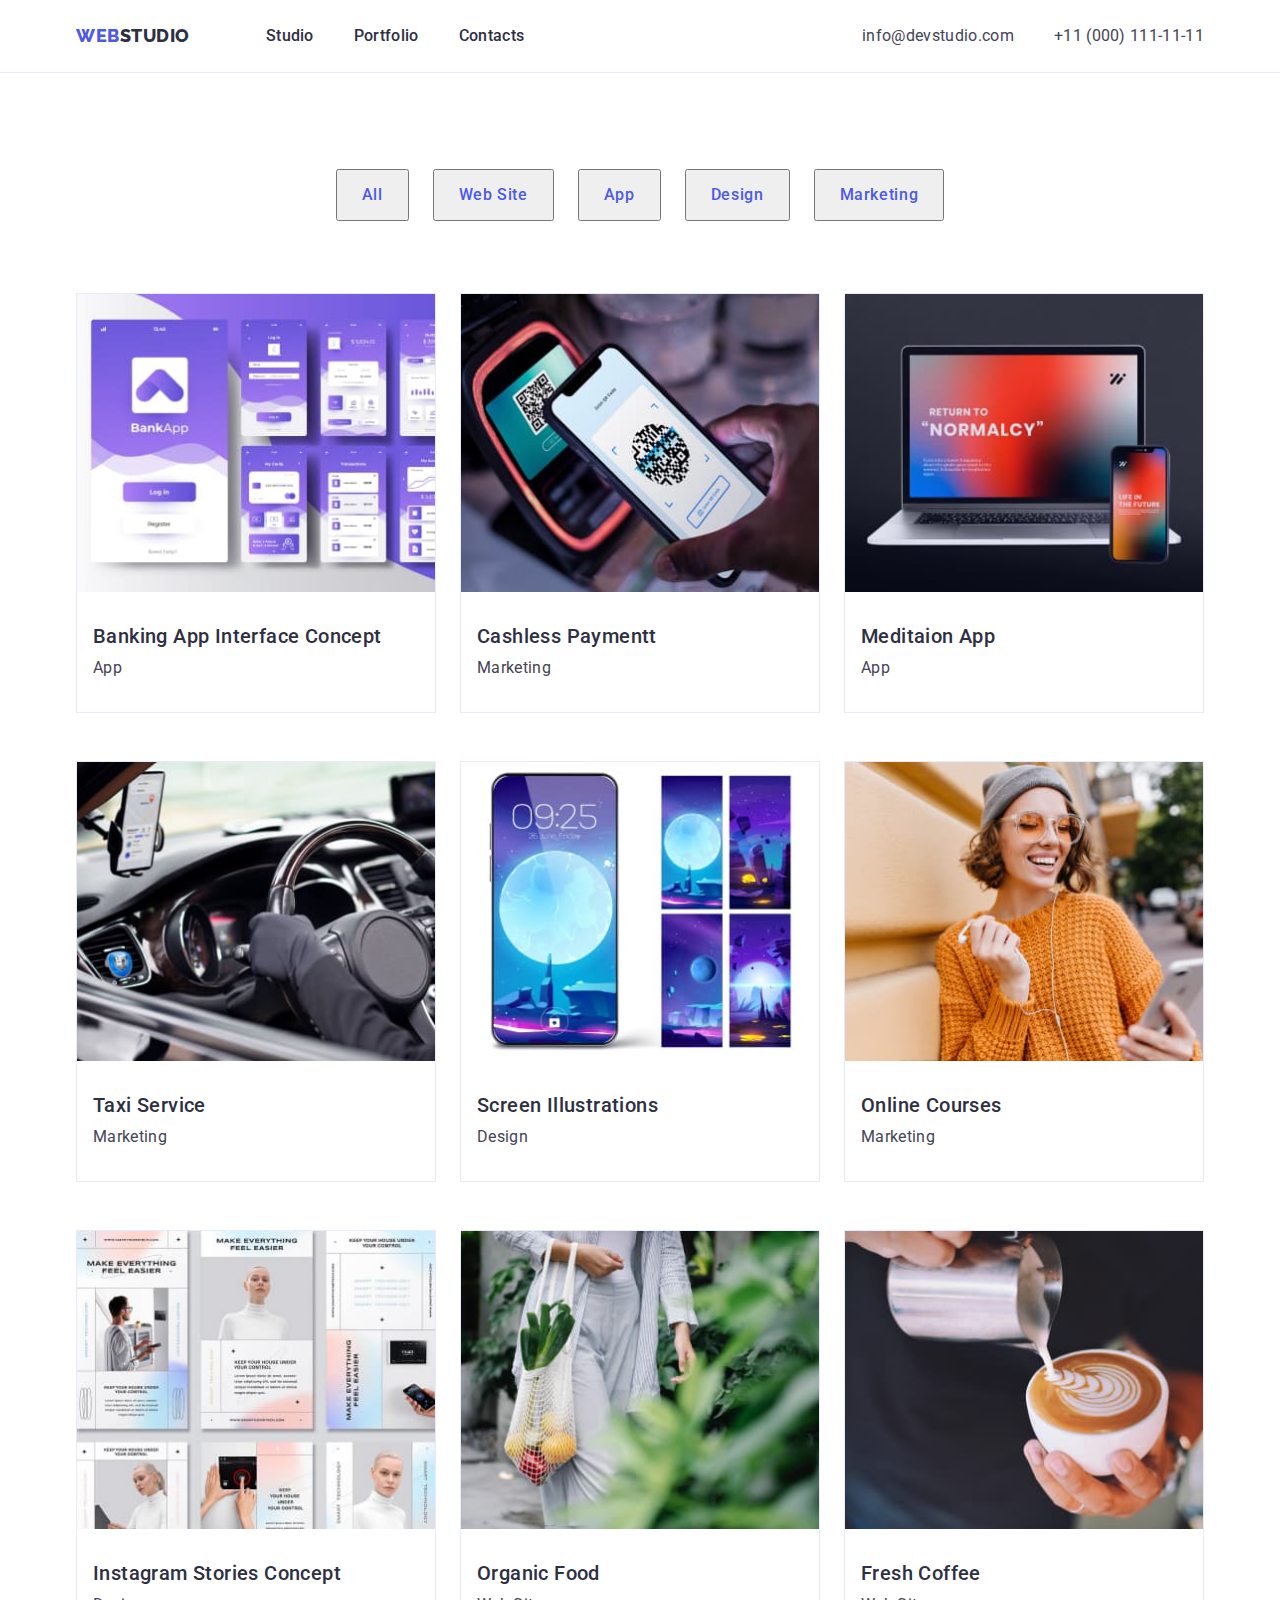
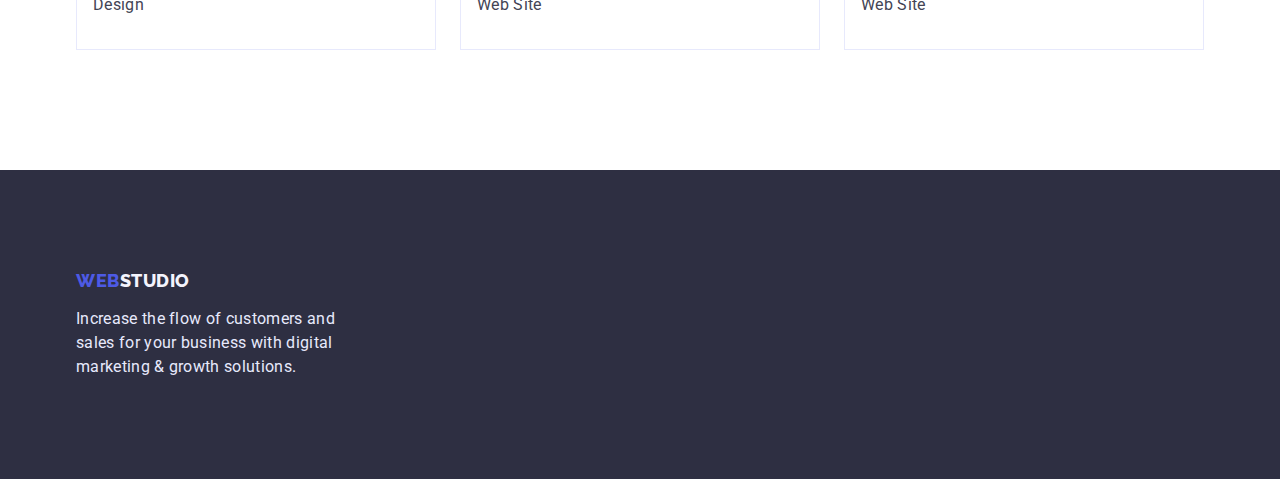
==== portfolio.html @ 7dbf4156 "Hero+image" ====
<!DOCTYPE html>
<html lang="en">
  <head>
    <meta charset="UTF-8" />
    <meta http-equiv="X-UA-Compatible" content="IE=edge" />
    <meta name="viewport" content="width=device-width, initial-scale=1.0" />
    <title>Effective Solutions for Your Business</title>
    <link href="
https://cdn.jsdelivr.net/npm/modern-normalize@1.1.0/modern-normalize.min.css
" rel="stylesheet"></link>

    <link rel="preconnect" href="https://fonts.googleapis.com" />
    <link rel="preconnect" href="https://fonts.gstatic.com" crossorigin />
    <link
      href="https://fonts.googleapis.com/css2?family=Raleway:wght@800&family=Roboto:wght@400;500;700;900&display=swap"
      rel="stylesheet"
    />

    <link rel="stylesheet" href="./css/styles.css" />
  </head>
  <body>
    <!--HEADER-->
    <header class="header section">
      <div class="container header-container">
      <nav class="navigation">
        <a class="logotype" href="./index.html">Web<span class="logotype-part-header">Studio</span></a>
        <ul class="header-list list">
          <li class="header-item">
            <a class="header-link link" href="./index.html">Studio</a>
          </li>
          <li class="header-item">
            <a class="header-link link" href="./portfolio.html">Portfolio</a>
          </li>
          <li class="header-item">
            <a class="header-link link" href="">Contacts</a>
          </li>
        </ul>
      </nav>
      <address class="address">
        <ul class="contact-list">
          <li>
            <a class="email" href="mailto:info@devstudio.com">info@devstudio.com</a>
          </li>
          <li>
            <a class="tel" href="tel:+110001111111">+11 (000) 111-11-11</a>
          </li>
        </ul>
      </address>
      </div>
    </header>
    <!--FILTER-->
    <main>
      <section class="portfolio-page">
        <div class="container">
        <h1 class="filter-title">Portfolio</h1>
        <ul class="filter-list">
          <li class="filter-item">
            <button class="filter-btn" type="button">All</button>
          </li>
          <li class="filter-item">
            <button class="filter-btn" type="button">Web Site</button>
          </li>
          <li class="filter-item">
            <button class="filter-btn" type="button">App</button>
          </li>
          <li class="filter-item">
            <button class="filter-btn" type="button">Design</button>
          </li>
          <li class="filter-item">
            <button class="filter-btn" type="button">Marketing</button>
          </li>
        </ul>
    
        <!--Project Card-->
        
        <ul class="card-list">
          <li class="card-item">
            <img
              class="card-img"
              src="./images/banking.jpg"
              alt="bankig app interface concept"
              width="360"
              height="300"
            />
            <div class="card-wrap">
            <h2 class="card-title">Banking App Interface Concept</h2>
            <p class="card-text">App</p>
            </div>
          </li>
          <li class="card-item">
            <img
              class="card-img"
              src="./images/cashless.jpg"
              alt="cashless paymentt"
              width="360"
              height="300"
            />
            <div class="card-wrap">
            <h2 class="card-title">Cashless Paymentt</h2>
            <p class="card-text">Marketing</p>
            </div>
          </li>

          <li class="card-item">
            <img
              class="card-img"
              src="./images/meditaion.jpg"
              alt="meditaion app"
              width="360"
              height="300"
            />
            <div class="card-wrap">
            <h2 class="card-title">Meditaion App</h2>
            <p class="card-text">App</p>
            </div>
          </li>

          <li class="card-item">
            <img
              class="card-img"
              src="./images/taxi.jpg"
              alt="taxi Service"
              width="360"
              height="300"
            />
            <div class="card-wrap">
            <h2 class="card-title">Taxi Service</h2>
            <p class="card-text">Marketing</p>
            </div>
          </li>

          <li class="card-item">
            <img
              class="card-img"
              src="./images/screen.jpg"
              alt="screen Illustrations"
              width="360"
              height="300"
            />
            <div class="card-wrap">
            <h2 class="card-title">Screen Illustrations</h2>
            <p class="card-text">Design</p>
            </div>
          </li>

          <li class="card-item">
            <img
              class="card-img"
              src="./images/online.jpg"
              alt="online courses"
              width="360"
              height="300"
            />
            <div class="card-wrap">
            <h2 class="card-title">Online Courses</h2>
            <p class="card-text">Marketing</p>
            </div>
          </li>

          <li class="card-item">
            <img
              class="card-img"
              src="./images/instagram.jpg"
              alt="instagram stories concept"
              width="360"
              height="300"
            />
            <div class="card-wrap">
            <h2 class="card-title">Instagram Stories Concept</h2>
            <p class="card-text">Design</p>
            </div>
          </li>

          <li class="card-item">
            <img
              class="card-img"
              src="./images/organic.jpg"
              alt="organic food"
              width="360"
              height="300"
            />
            <div class="card-wrap">
            <h2 class="card-title">Organic Food</h2>
            <p class="card-text">Web Site</p>
            </div>
          </li>

          <li class="card-item">
            <img
              class="card-img"
              src="./images/cup.jpg"
              alt="fresh coffee"
              width="360"
              height="300"
            />
            <div class="card-wrap">
            <h2 class="card-title">Fresh Coffee</h2>
            <p class="card-text">Web Site</p>
            </div>
          </li>
        </ul>
        </div>
      </section>
    </main>
    <!--FOOTER-->
    <footer class="footer">
      <div class="container">
      <a class="logotype-footer" href="./index.html">Web<span class="logotype-part-footer">Studio</span></a>
      <p class="footer-text">
        Increase the flow of customers and sales for your business with digital
        marketing & growth solutions.
      </p>
      </div>
    </footer>
  </body>
</html>
---- css/styles.css ----
:root {
  --primary-font: "Roboto", sans-serif;
  --secondary-font: "Raleway", sans-serif;
  --primary-text-color: #2e2f42;
  --secondary-text-color: #434455;
  --accent-color: #404bbf;
  --white-color: #ffffff;
  --background-color: #f4f4fd;
}

ul,
ol {
  list-style: none;
  text-decoration: none;
}

.list {
  list-style: none;
}

.link {
  text-decoration: none;
}

a {
  text-decoration: none;
}

body {
  font-family: "Roboto", sans-serif;
}

h1,
h2,
h3,
h4,
p {
  margin-top: 0;
  margin-bottom: 0;
}

ul,
ol {
  margin-top: 0;
  margin-bottom: 0;
  padding-left: 0;
}

img {
  display: block;
  max-width: 100%;
  height: auto;
}

* {
  box-sizing: border-box;
}

/*======================= HEADER =======================*/
.section {
  padding-top: 120px;
  /* padding-bottom: 120px;*/
}

.header {
  padding-top: 24px;
  padding-bottom: 24px;
  border-bottom: 1px solid #e7e9fc;
}

.header-container {
  display: flex;
  align-items: center;
}

.navigation {
  display: flex;
  align-items: center;
}

.logotype {
  font-family: "Raleway", sans-serif;
  font-weight: 800;
  font-size: 18px;
  line-height: 1.33;
  display: flex;
  align-items: center;
  letter-spacing: 0.03em;
  text-transform: uppercase;
  color: #4d5ae5;
  margin-right: 76px;
}

.logotype-part-header {
  color: #2e2f42;
}

.header-list {
  display: flex;
  align-items: center;
}

.header-item:not(:last-child) {
  margin-right: 40px;
}

.header-link {
  font-weight: 500;
  font-size: 16px;
  line-height: 1.5;
  letter-spacing: 0.02em;
  color: var(--primary-text-color);
}

.header-link:hover,
.header-link:focus {
  color: #4d5ae5;
}

.address {
  margin-left: auto;
}

.email {
  font-size: 16px;
  line-height: 1.5;
  letter-spacing: 0.02em;
  color: var(--secondary-text-color);
  font-style: normal;
}

.email:hover,
.email:focus {
  color: #4d5ae5;
}

.tel {
  font-size: 16px;
  line-height: 1.5;
  letter-spacing: 0.02em;
  color: var(--secondary-text-color);
  font-style: normal;
  margin-left: 40px;
}

.tel:hover,
.tel:focus {
  color: #4d5ae5;
}
.contact-list {
  display: flex;
  align-items: center;
}

/*======================= HERO =======================*/
.hero {
  text-align: center;
  padding-top: 188px;
  padding-bottom: 188px;
  background:  rgba(46, 47, 66, 0.7);
  background-image: linear-gradient(rgba(46, 47, 66, 0.7), rgba(46, 47, 66, 0.7)), url(../images/office.jpg);
  background-repeat: no-repeat;
  background-position: center;
  background-size: cover;

 
}

.hero-titel {
  font-size: 56px;
  line-height: 1.07;
  text-align: center;
  letter-spacing: 0.02em;
 /* background: var(--primary-text-color);*/
  color: var(--white-color);
  max-width: 500px;
  justify-content: center;
  margin-right: auto;
}

.modal-btn {
  padding-top: 16px;
  padding-bottom: 16px;
  padding-left: 32px;
  padding-right: 32px;
  font-weight: 500;
  font-family: "Roboto", sans-serif;
  font-size: 16px;
  line-height: 1.5;
  letter-spacing: 0.04em;
  cursor: pointer;
  background-color: #4d5ae5;
  color: var(--white-color);
  display: inline-block;
  border-radius: 4px;
  margin-top: 48px;
  box-shadow: 0px 4px 4px rgba(0, 0, 0, 0.15);
  border: none;
}

.modal-btn:hover,
.modal-btn:focus {
  background-color: var(--accent-color);
  color: var(--white-color);
}

.hero-wrap {
  display: inline-block;
}


/*======================= FEATURE =======================*/
.feature-title,
.filter-title {
  display: none;
}

.feature-list {
  display: flex;
  width: 264px;
  align-items: flex-start;
  padding: 0px;
  gap: 24px;
}

.feature-subtitle {
  font-family: "Roboto", sans-serif;
  font-weight: 500;
  font-size: 20px;
  line-height: 1.2;
  letter-spacing: 0.02em;
  color: var(--primary-text-color);
  margin-bottom: 8px;
  width: 264px;
}

.feature-text {
  font-family: "Roboto", sans-serif;
  font-size: 16px;
  line-height: 1.5;
  letter-spacing: 0.02em;
  color: var(--secondary-text-color);
  width: 264px;
}
/*======================= WORK =======================*/
.works {
  padding-bottom: 120px;
}
.works-title {
  font-size: 36px;
  line-height: 1.11;
  letter-spacing: 0.02em;
  text-transform: capitalize;
  color: var(--primary-text-color);
  text-align: center;
  margin-bottom: 72px;
}
.works-list {
  display: flex;
  gap: 24px;
}

/*======================== TEAM =======================*/
.team {
  background-color: var(--background-color);
  padding-bottom: 120px;
}

.team-title {
  font-size: 36px;
  line-height: 1.11;
  letter-spacing: 0.02em;
  text-transform: capitalize;
  color: var(--primary-text-color);
  text-align: center;
  margin-bottom: 72px;
}

.team-list {
  display: flex;
}
.team-name {
  font-weight: 500;
  font-size: 20px;
  line-height: 1.2;
  letter-spacing: 0.02em;
  color: var(--primary-text-color);
  margin: 8px;
  text-align: center;
}

.team-position {
  font-size: 16px;
  line-height: 1.5;
  letter-spacing: 0.02em;
  color: var(--secondary-text-color);
  text-align: center;
}

.team-item {
  /*flex-basis: calc((100%-64px) / 4);*/
  border-radius: 0px 0px 4px 4px;
  background-color: #ffffff;
  margin-right: 24px;
}
.team-wrap {
  padding-top: 32px;
  padding-bottom: 32px;
}
/*======================= FOOTER =======================*/

.footer-text {
  font-size: 16px;
  line-height: 1.5;
  letter-spacing: 0.02em;
  color: #e7e9fc;
  max-width: 264px;
  margin-top: 16px;
}

.logotype-part-footer {
  color: #f4f4fd;
}

.logotype-footer {
  font-family: "Raleway", sans-serif;
  color: #4d5ae5;
  font-weight: 800;
  font-size: 18px;
  line-height: 21px;

  display: flex;
  align-items: center;
  letter-spacing: 0.03em;
  text-transform: uppercase;
}
.footer {
  padding-top: 100px;
  padding-bottom: 100px;
  background-color: var(--primary-text-color);
}

/*======================= FILTER =======================*/
.portfolio-page {
  padding-top: 96px;
  padding-bottom: 120px;
}
.filter-btn {
  font-family: "Roboto", sans-serif;
  font-weight: 500;
  font-size: 16px;
  line-height: 1.5;
  display: flex;
  align-items: center;
  text-align: center;
  letter-spacing: 0.04em;
  color: #4d5ae5;
  padding: 12px 24px;
}

.filter-btn:hover,
.filter-btn:focus {
  background-color: var(--accent-color);
  color: var(--white-color);
}

.filter-list {
  display: flex;
  justify-content: center;
  gap: 24px;
  /* margin-top: 96px;*/
  margin-bottom: 72px;
}

/*======================= Project Card =======================*/
.card-title {
  font-weight: 500;
  font-size: 20px;
  line-height: 1.2;
  letter-spacing: 0.02em;
  color: var(--primary-text-color);
  margin-bottom: 8px;
}

.card-text {
  font-size: 16px;
  line-height: 1.5;
  letter-spacing: 0.02em;
  color: var(--secondary-text-color);
}

.card-list {
  display: flex;
  flex-wrap: wrap;
  column-gap: 24px;
  row-gap: 48px;
  margin-top: 72px;
}
.card-item {
  width: calc((100% - 48px) / 3);
  border: 1px solid #e7e9fc;
}

.card-wrap {
  padding-top: 32px;
  padding-bottom: 32px;
  padding-left: 16px;
}

/*======================= CONTAINER ==========================*/
.container {
  width: 1158px;
  padding-left: 15px;
  padding-right: 15px;

  margin-left: auto;
  margin-right: auto;
}
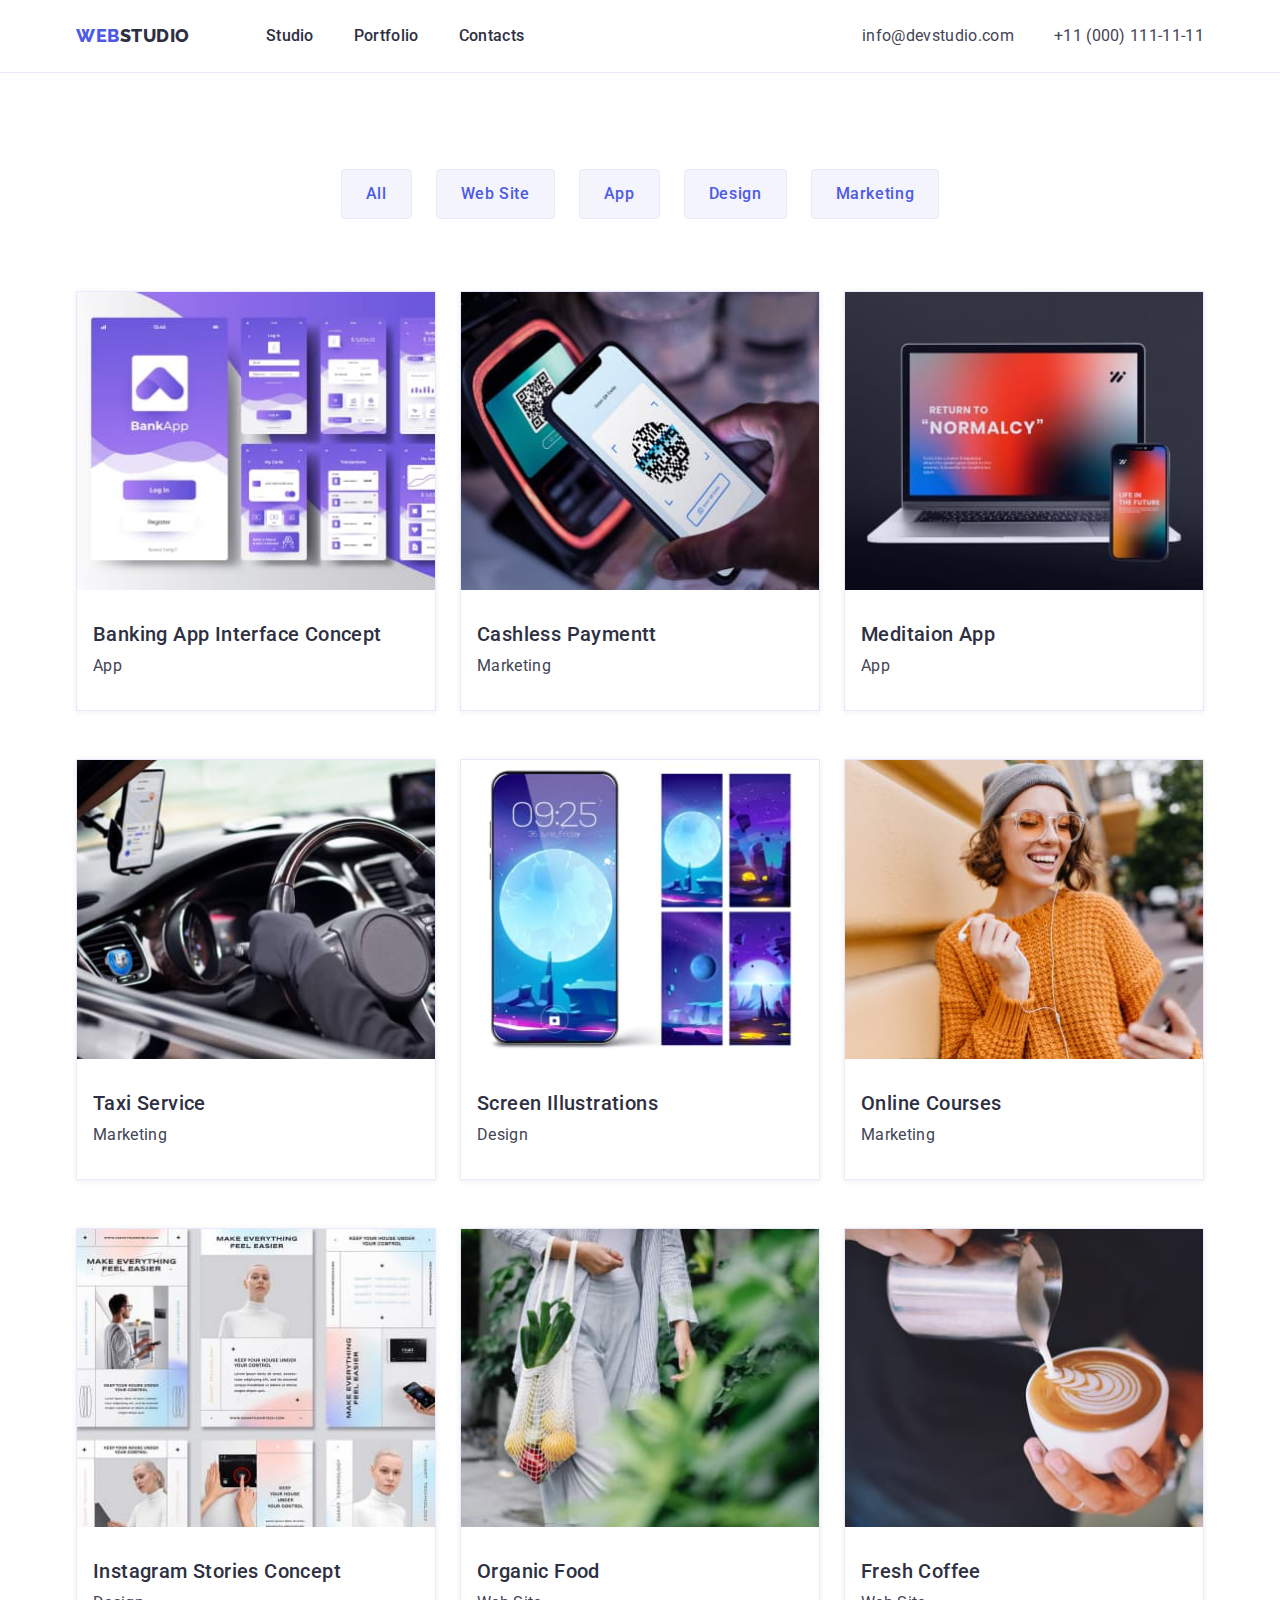
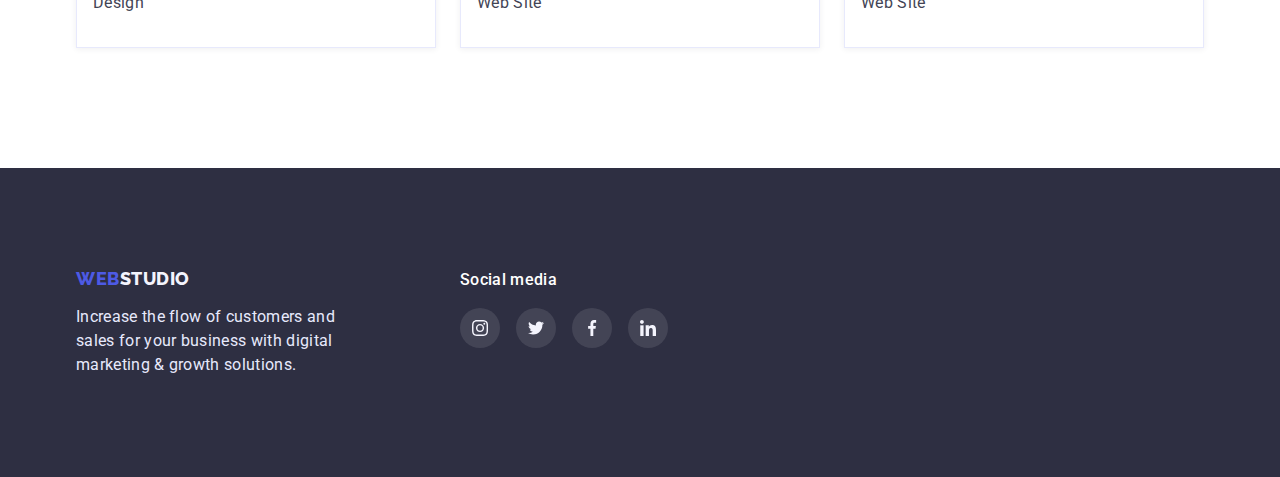
==== commit 1c334bdf: "footer soc, customers іконки" ====
--- a/portfolio.html
+++ b/portfolio.html
@@ -204,13 +204,46 @@
     </main>
     <!--FOOTER-->
     <footer class="footer">
-      <div class="container">
+      <div class="container footer-f">
+        <div class="footer-wrap">
       <a class="logotype-footer" href="./index.html">Web<span class="logotype-part-footer">Studio</span></a>
       <p class="footer-text">
         Increase the flow of customers and sales for your business with digital
         marketing & growth solutions.
       </p>
-      </div>
-    </footer>
+        </div>
+         <div class="footer-wrap-soc"> 
+          <p class="footer-text-soc">Social media</p>
+            <ul class="footer-soc-list list">
+              <li class="footer-soc-item">
+                <a class="footer-soc-link link" href="">
+                  <svg class="footer-soc-icon" width="16" height="16">
+                    <use href="./images/icons.svg#icon-instagram"></use>
+                  </svg>
+                </a>
+              </li>
+              <li class="footer-soc-item">
+                <a class="footer-soc-link link" href="">
+                  <svg class="footer-soc-icon" width="16" height="16">
+                    <use href="./images/icons.svg#icon-twitter"></use>
+                  </svg>
+                </a>
+              </li>
+              <li class="footer-soc-item">
+                <a class="footer-soc-link link" href=""><svg class="team-soc-icon" width="16" height="16">
+                  <use href="./images/icons.svg#icon-facebook"></use>
+                </svg></a>
+              </li>
+              <li class="footer-soc-item">
+                <a class="footer-soc-link link" href="">
+                  <svg class="footer-soc-icon" width="16" height="16">
+                    <use href="./images/icons.svg#icon-linkedin"></use>
+                  </svg>
+                </a>
+              </li>
+            </ul>
+         </div>
+          </div>
+      </footer>
   </body>
 </html>--- a/css/styles.css
+++ b/css/styles.css
@@ -157,13 +157,19 @@
   text-align: center;
   padding-top: 188px;
   padding-bottom: 188px;
-  background:  rgba(46, 47, 66, 0.7);
-  background-image: linear-gradient(rgba(46, 47, 66, 0.7), rgba(46, 47, 66, 0.7)), url(../images/office.jpg);
+  min-width: 1440px;
+  height: 600px;
+  margin-left: auto;
+  margin-right: auto;
+  background: rgba(46, 47, 66, 0.7);
+  background-image: linear-gradient(
+      rgba(46, 47, 66, 0.7),
+      rgba(46, 47, 66, 0.7)
+    ),
+    url(../images/office.jpg);
   background-repeat: no-repeat;
   background-position: center;
   background-size: cover;
-
- 
 }
 
 .hero-titel {
@@ -171,7 +177,7 @@
   line-height: 1.07;
   text-align: center;
   letter-spacing: 0.02em;
- /* background: var(--primary-text-color);*/
+  /* background: var(--primary-text-color);*/
   color: var(--white-color);
   max-width: 500px;
   justify-content: center;
@@ -208,7 +214,6 @@
   display: inline-block;
 }
 
-
 /*======================= FEATURE =======================*/
 .feature-title,
 .filter-title {
@@ -242,6 +247,30 @@
   color: var(--secondary-text-color);
   width: 264px;
 }
+
+.feature-item::before {
+  display: block;
+  content: "";
+  height: 112px;
+  background-size: 64px;
+  background-repeat: no-repeat;
+  background-position: center;
+  background-color: var(--background-color);
+  margin-bottom: 8px;
+}
+
+.icon-antenna:before {
+  background-image: url(../images/antenna.svg);
+}
+.icon-vector:before {
+  background-image: url(../images/Vector.svg);
+}
+.icon-diagram:before {
+  background-image: url(../images/diagram.svg);
+}
+.icon-astronaut:before {
+  background-image: url(../images/astronaut.svg);
+}
 /*======================= WORK =======================*/
 .works {
   padding-bottom: 120px;
@@ -295,6 +324,7 @@
   letter-spacing: 0.02em;
   color: var(--secondary-text-color);
   text-align: center;
+  margin-bottom: 8px;
 }
 
 .team-item {
@@ -302,13 +332,89 @@
   border-radius: 0px 0px 4px 4px;
   background-color: #ffffff;
   margin-right: 24px;
+  box-shadow: 0px 1px 6px rgba(46, 47, 66, 0.08),
+    0px 1px 1px rgba(46, 47, 66, 0.16), 0px 2px 1px rgba(46, 47, 66, 0.08);
 }
 .team-wrap {
   padding-top: 32px;
   padding-bottom: 32px;
 }
+
+.team-soc-list {
+  display: flex;
+  justify-content: center;
+  gap: 24px;
+}
+
+.team-soc-item {
+  width: 40px;
+  height: 40px;
+}
+
+.team-soc-link {
+  width: 100%;
+  height: 100%;
+  border-radius: 50%;
+  display: flex;
+  justify-content: center;
+  align-items: center;
+  background-color: #4d5ae5;
+}
+.team-soc-icon {
+  fill: #f4f4fd;
+}
+
+.team-soc-link:is(:hover, :focus) {
+  background-color: var(--accent-color);
+}
+
+/*======================= CUSTOMERS ====================*/
+.customers {
+  padding-bottom: 120px;
+}
+.customers-title {
+  font-weight: 700;
+  font-size: 36px;
+  line-height: 1.11;
+  text-align: center;
+  letter-spacing: 0.02em;
+  text-transform: capitalize;
+  color: #2e2f42;
+  padding-top: 130px;
+  padding-bottom: 72px;
+}
+
+.company-list {
+  display: flex;
+  gap: 24px;
+}
+
+.company-item {
+  width: calc((100% - 120px) / 6);
+  height: 88px;
+}
+.company-link {
+  width: 100%;
+  height: 100%;
+  border: 1px solid #8e8f99;
+  border-radius: 4px;
+  display: flex;
+  align-items: center;
+  justify-content: center;
+}
+.company-icon {
+  fill: #8e8f99;
+}
+.company-link:is(:hover, :focus) {
+  background-color: var(--accent-color);
+}
+
 /*======================= FOOTER =======================*/
-
+.footer {
+  padding-top: 100px;
+  padding-bottom: 100px;
+  background-color: var(--primary-text-color);
+}
 .footer-text {
   font-size: 16px;
   line-height: 1.5;
@@ -316,6 +422,10 @@
   color: #e7e9fc;
   max-width: 264px;
   margin-top: 16px;
+  display: flex;
+}
+.footer-f {
+  display: flex;
 }
 
 .logotype-part-footer {
@@ -328,18 +438,53 @@
   font-weight: 800;
   font-size: 18px;
   line-height: 21px;
-
-  display: flex;
   align-items: center;
   letter-spacing: 0.03em;
   text-transform: uppercase;
 }
-.footer {
-  padding-top: 100px;
-  padding-bottom: 100px;
-  background-color: var(--primary-text-color);
-}
-
+
+.footer-wrap-soc {
+  margin-left: 120px;
+}
+
+.footer-soc-list {
+  display: flex;
+  gap: 16px;
+}
+
+.footer-soc-item {
+  width: 40px;
+  height: 40px;
+}
+
+.footer-soc-link {
+  width: 100%;
+  height: 100%;
+  border-radius: 50%;
+  display: flex;
+  justify-content: center;
+  align-items: center;
+  background: rgba(255, 255, 255, 0.1);
+}
+.footer-soc-icon {
+  fill: #f4f4fd;
+}
+
+.footer-soc-link:is(:hover, :focus) {
+  background-color: #31d0aa;
+}
+.footer-text-soc {
+  font-family: "Roboto", sans-serif;
+  display: flex;
+  font-weight: 500;
+  font-size: 16px;
+  line-height: 1.5;
+  letter-spacing: 0.02em;
+  color: #ffffff;
+  text-align: center;
+  justify-content: left;
+  margin-bottom: 16px;
+}
 /*======================= FILTER =======================*/
 .portfolio-page {
   padding-top: 96px;
@@ -356,12 +501,20 @@
   letter-spacing: 0.04em;
   color: #4d5ae5;
   padding: 12px 24px;
+  cursor: pointer;
+  background: #f4f4fd;
+  border: 1px solid #e7e9fc;
+  border-radius: 4px;
 }
 
 .filter-btn:hover,
 .filter-btn:focus {
   background-color: var(--accent-color);
   color: var(--white-color);
+  background: #404bbf;
+  box-shadow: 0px 3px 1px rgba(0, 0, 0, 0.1), 0px 2px 1px rgba(0, 0, 0, 0.08),
+    0px 2px 2px rgba(0, 0, 0, 0.12);
+  border-radius: 4px;
 }
 
 .filter-list {
@@ -399,6 +552,8 @@
 .card-item {
   width: calc((100% - 48px) / 3);
   border: 1px solid #e7e9fc;
+  box-shadow: 0px 1px 6px rgba(46, 47, 66, 0.08);
+  cursor: pointer;
 }
 
 .card-wrap {
